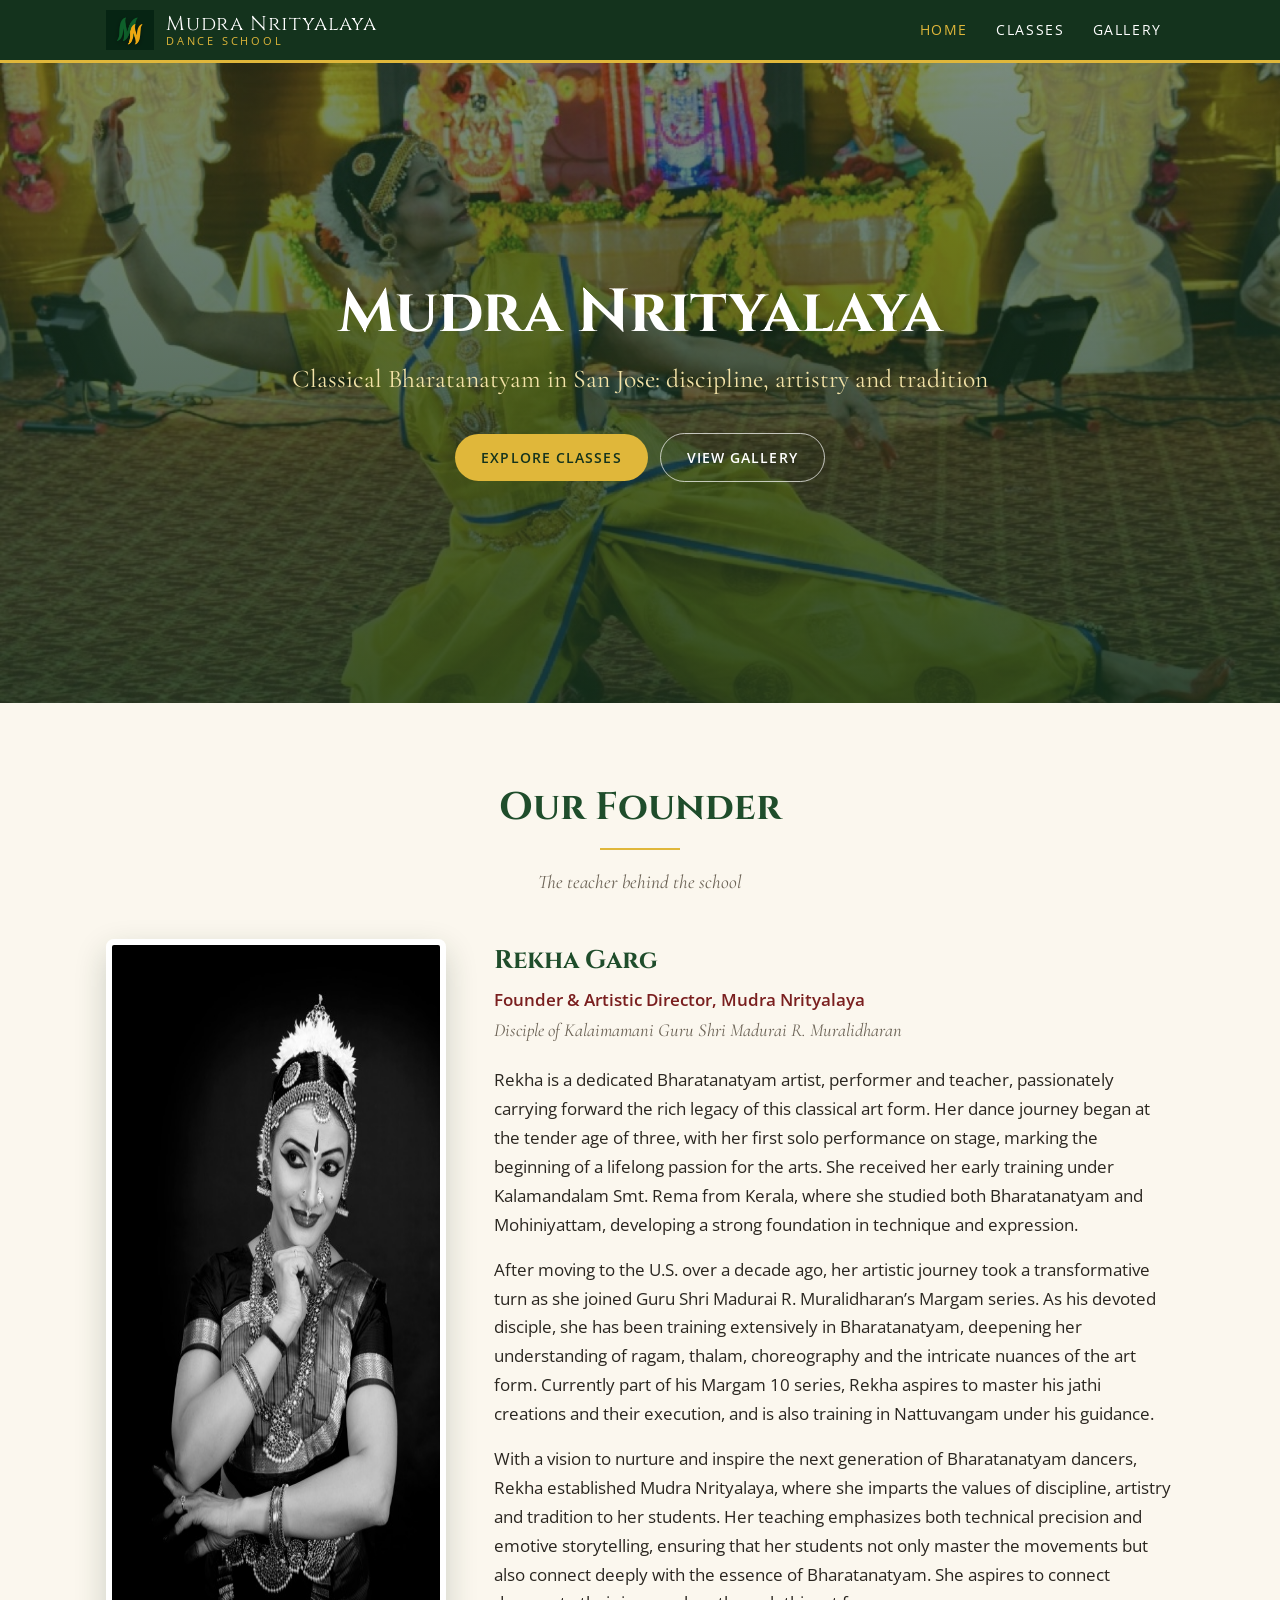
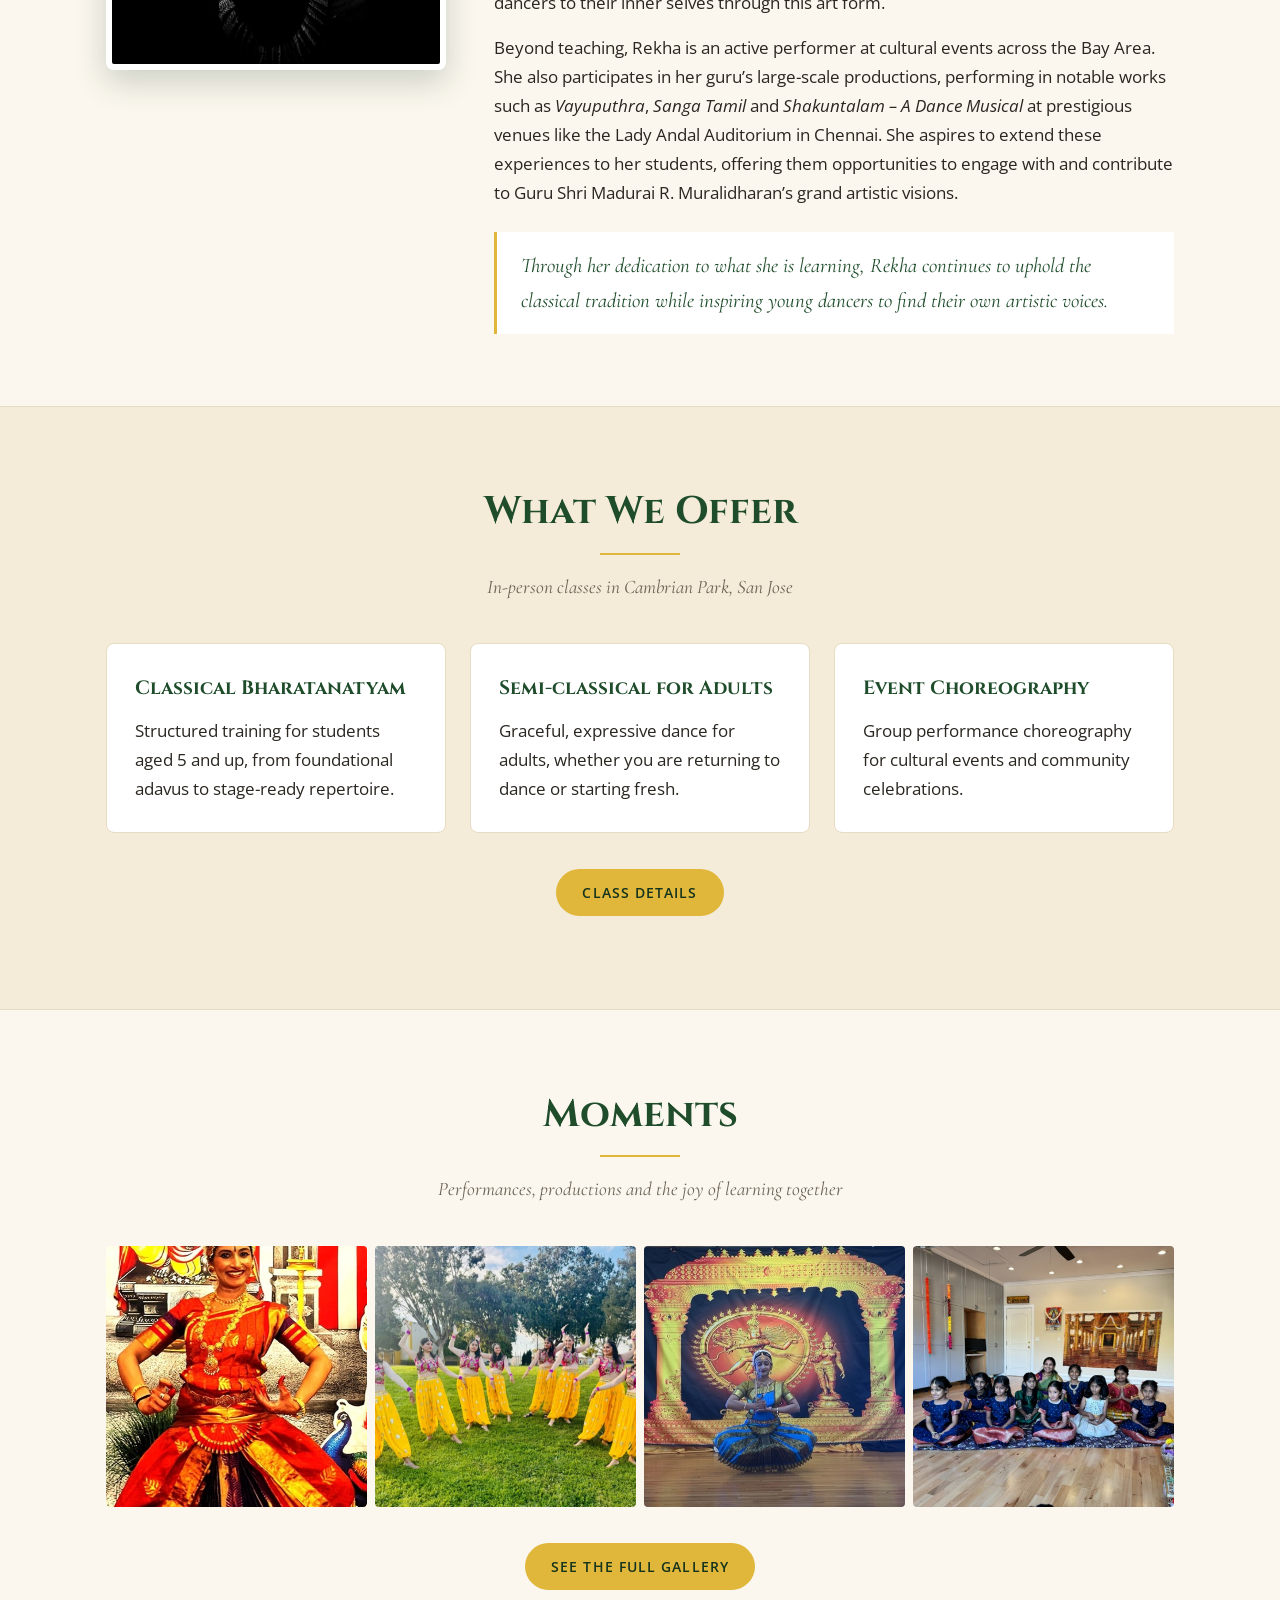
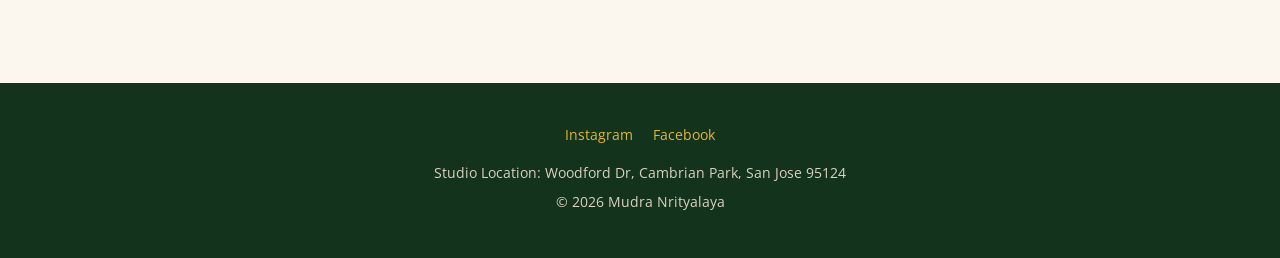
==== index.html @ 5aaae357 "Mudra Nrityalaya website: home, classes, gallery Co-Authored-By: Claude Opus 5.5 <noreply@anthropic." ====
<!doctype html>
<html lang="en">
<head>
  <meta charset="utf-8">
  <meta name="viewport" content="width=device-width, initial-scale=1">
  <title>Mudra Nrityalaya | Bharatanatyam Dance School, San Jose</title>
  <meta name="description" content="Mudra Nrityalaya is a Bharatanatyam dance school in Cambrian Park, San Jose, founded by Rekha Garg, disciple of Kalaimamani Guru Shri Madurai R. Muralidharan.">
  <link rel="canonical" href="https://www.mudranrityalaya.com/">
  <link rel="icon" href="/images/logo.png">
  <meta property="og:title" content="Mudra Nrityalaya – Bharatanatyam Dance School">
  <meta property="og:description" content="Classical Bharatanatyam training in San Jose with Rekha Garg.">
  <meta property="og:image" content="https://www.mudranrityalaya.com/images/gallery/14.jpg">
  <link rel="preconnect" href="https://fonts.googleapis.com">
  <link rel="preconnect" href="https://fonts.gstatic.com" crossorigin>
  <link href="https://fonts.googleapis.com/css2?family=Cinzel:wght@400;700&family=Cormorant+Garamond:ital,wght@0,400;0,600;1,400&family=Open+Sans:wght@400;600&display=swap" rel="stylesheet">
  <link rel="stylesheet" href="/css/style.css">
  <script async src="https://www.googletagmanager.com/gtag/js?id=G-VL1BTH26CC"></script>
  <script>window.dataLayer=window.dataLayer||[];function gtag(){dataLayer.push(arguments);}gtag('js',new Date());gtag('config','G-VL1BTH26CC');</script>
</head>
<body>
  <header class="site-header">
    <nav class="nav">
      <a class="brand" href="/">
        <img src="/images/logo.png" alt="Mudra Nrityalaya logo">
        <span class="brand-name">Mudra Nrityalaya<span class="brand-sub">Dance School</span></span>
      </a>
      <ul class="nav-links">
        <li><a href="/" aria-current="page">Home</a></li>
        <li><a href="/Classes/">Classes</a></li>
        <li><a href="/Gallery/">Gallery</a></li>
      </ul>
    </nav>
  </header>

  <section class="hero">
    <div class="hero-inner">
      <h1>Mudra Nrityalaya</h1>
      <p>Classical Bharatanatyam in San Jose: discipline, artistry and tradition</p>
      <a class="btn" href="/Classes/">Explore Classes</a>
      <a class="btn ghost" href="/Gallery/">View Gallery</a>
    </div>
  </section>

  <section class="section" id="about">
    <h2 class="section-title">Our Founder</h2>
    <hr class="divider">
    <p class="section-kicker">The teacher behind the school</p>
    <div class="about">
      <img class="about-photo" src="/images/rekha.jpg" alt="Rekha Garg in Bharatanatyam costume" width="514" height="731">
      <div>
        <h3>Rekha Garg</h3>
        <p class="role">Founder &amp; Artistic Director, Mudra Nrityalaya</p>
        <p class="lineage">Disciple of Kalaimamani Guru Shri Madurai R. Muralidharan</p>
        <p>Rekha is a dedicated Bharatanatyam artist, performer and teacher, passionately carrying forward the rich legacy of this classical art form. Her dance journey began at the tender age of three, with her first solo performance on stage, marking the beginning of a lifelong passion for the arts. She received her early training under Kalamandalam Smt. Rema from Kerala, where she studied both Bharatanatyam and Mohiniyattam, developing a strong foundation in technique and expression.</p>
        <p>After moving to the U.S. over a decade ago, her artistic journey took a transformative turn as she joined Guru Shri Madurai R. Muralidharan’s Margam series. As his devoted disciple, she has been training extensively in Bharatanatyam, deepening her understanding of ragam, thalam, choreography and the intricate nuances of the art form. Currently part of his Margam 10 series, Rekha aspires to master his jathi creations and their execution, and is also training in Nattuvangam under his guidance.</p>
        <p>With a vision to nurture and inspire the next generation of Bharatanatyam dancers, Rekha established Mudra Nrityalaya, where she imparts the values of discipline, artistry and tradition to her students. Her teaching emphasizes both technical precision and emotive storytelling, ensuring that her students not only master the movements but also connect deeply with the essence of Bharatanatyam. She aspires to connect dancers to their inner selves through this art form.</p>
        <p>Beyond teaching, Rekha is an active performer at cultural events across the Bay Area. She also participates in her guru’s large-scale productions, performing in notable works such as <em>Vayuputhra</em>, <em>Sanga Tamil</em> and <em>Shakuntalam – A Dance Musical</em> at prestigious venues like the Lady Andal Auditorium in Chennai. She aspires to extend these experiences to her students, offering them opportunities to engage with and contribute to Guru Shri Madurai R. Muralidharan’s grand artistic visions.</p>
        <blockquote>Through her dedication to what she is learning, Rekha continues to uphold the classical tradition while inspiring young dancers to find their own artistic voices.</blockquote>
      </div>
    </div>
  </section>

  <section class="band">
    <div class="section">
      <h2 class="section-title">What We Offer</h2>
      <hr class="divider">
      <p class="section-kicker">In-person classes in Cambrian Park, San Jose</p>
      <div class="cards">
        <div class="card">
          <h3>Classical Bharatanatyam</h3>
          <p>Structured training for students aged 5 and up, from foundational adavus to stage-ready repertoire.</p>
        </div>
        <div class="card">
          <h3>Semi-classical for Adults</h3>
          <p>Graceful, expressive dance for adults, whether you are returning to dance or starting fresh.</p>
        </div>
        <div class="card">
          <h3>Event Choreography</h3>
          <p>Group performance choreography for cultural events and community celebrations.</p>
        </div>
      </div>
      <p style="text-align:center;margin-top:32px"><a class="btn" href="/Classes/">Class Details</a></p>
    </div>
  </section>

  <section class="section">
    <h2 class="section-title">Moments</h2>
    <hr class="divider">
    <p class="section-kicker">Performances, productions and the joy of learning together</p>
    <div class="strip">
      <img src="/images/thumbs/21.jpg" alt="Dancer in red Bharatanatyam costume" loading="lazy">
      <img src="/images/thumbs/27.jpg" alt="Students performing outdoors" loading="lazy">
      <img src="/images/thumbs/16.jpg" alt="Dancer on stage before Nataraja backdrop" loading="lazy">
      <img src="/images/thumbs/10.jpg" alt="Students in the studio" loading="lazy">
    </div>
    <p style="text-align:center;margin-top:32px"><a class="btn" href="/Gallery/">See the Full Gallery</a></p>
  </section>

  <footer class="site-footer">
    <div class="social">
      <a href="https://www.instagram.com/mn.reksg20/" target="_blank" rel="noopener">Instagram</a>
      <a href="https://www.facebook.com/rekha.garg.969" target="_blank" rel="noopener">Facebook</a>
    </div>
    <p>Studio Location: Woodford Dr, Cambrian Park, San Jose 95124</p>
    <p>© <span class="year">2026</span> Mudra Nrityalaya</p>
  </footer>
  <script>document.querySelectorAll('.year').forEach(e=>e.textContent=new Date().getFullYear())</script>
</body>
</html>
---- css/style.css ----
:root {
  --green: #1f4d2b;
  --green-deep: #14331d;
  --gold: #e0b73a;
  --gold-soft: #f3e3a8;
  --maroon: #7a1f1f;
  --ink: #2a2620;
  --muted: #6b6255;
  --paper: #fbf7ee;
  --card: #ffffff;
  --line: #e7dcc3;
  --serif: "Cormorant Garamond", Georgia, serif;
  --display: "Cinzel", Georgia, serif;
  --sans: "Open Sans", system-ui, sans-serif;
}

* { box-sizing: border-box; }
html { scroll-behavior: smooth; }
body {
  margin: 0;
  background: var(--paper);
  color: var(--ink);
  font-family: var(--sans);
  font-size: 17px;
  line-height: 1.7;
}
img { max-width: 100%; display: block; }
a { color: var(--maroon); }

/* Header */
.site-header {
  background: var(--green-deep);
  border-bottom: 3px solid var(--gold);
  position: sticky;
  top: 0;
  z-index: 10;
}
.nav {
  max-width: 1100px;
  margin: 0 auto;
  padding: 10px 16px;
  display: flex;
  align-items: center;
  justify-content: space-between;
  gap: 16px;
}
.brand {
  display: flex;
  align-items: center;
  gap: 12px;
  text-decoration: none;
  color: #fff;
}
.brand img { width: 48px; height: auto; }
.brand-name { font-family: var(--display); font-size: 1.25rem; letter-spacing: .04em; line-height: 1.1; }
.brand-sub { display: block; font-family: var(--sans); font-size: .7rem; letter-spacing: .25em; text-transform: uppercase; color: var(--gold); }
.nav-links { display: flex; gap: 4px; list-style: none; margin: 0; padding: 0; }
.nav-links a {
  color: #fff;
  text-decoration: none;
  font-size: .85rem;
  letter-spacing: .12em;
  text-transform: uppercase;
  padding: 8px 12px;
  border-radius: 4px;
}
.nav-links a:hover, .nav-links a[aria-current="page"] { color: var(--gold); }

/* Hero */
.hero {
  position: relative;
  min-height: min(72vh, 640px);
  display: grid;
  place-items: center;
  text-align: center;
  color: #fff;
  background: var(--green-deep) url("../images/gallery/14.jpg") center 35% / cover no-repeat;
}
.hero::before {
  content: "";
  position: absolute;
  inset: 0;
  background: linear-gradient(180deg, rgba(20,51,29,.55), rgba(20,51,29,.8));
}
.hero-inner { position: relative; padding: 64px 16px; max-width: 760px; }
.hero h1 { font-family: var(--display); font-weight: 700; font-size: clamp(2.2rem, 6vw, 3.8rem); margin: 0 0 8px; line-height: 1.15; }
.hero p { font-family: var(--serif); font-size: clamp(1.2rem, 2.6vw, 1.6rem); margin: 0 0 28px; color: var(--gold-soft); }
.btn {
  display: inline-block;
  background: var(--gold);
  color: var(--green-deep);
  text-decoration: none;
  font-weight: 600;
  letter-spacing: .08em;
  text-transform: uppercase;
  font-size: .85rem;
  padding: 12px 26px;
  border-radius: 999px;
  margin: 4px;
}
.btn.ghost { background: transparent; color: #fff; border: 1px solid rgba(255,255,255,.7); }
.btn:hover { filter: brightness(1.08); }

/* Sections */
.section { max-width: 1100px; margin: 0 auto; padding: 72px 16px; }
.section-title { font-family: var(--display); color: var(--green); font-size: clamp(1.7rem, 4vw, 2.4rem); text-align: center; margin: 0 0 8px; }
.section-kicker { text-align: center; font-family: var(--serif); font-style: italic; color: var(--muted); font-size: 1.2rem; margin: 0 0 40px; }
.divider { width: 80px; height: 2px; background: var(--gold); margin: 0 auto 16px; border: 0; }
.band { background: #f4ecd8; border-top: 1px solid var(--line); border-bottom: 1px solid var(--line); }

/* Page heading (inner pages) */
.page-head { background: var(--green); color: #fff; text-align: center; padding: 56px 16px 48px; }
.page-head h1 { font-family: var(--display); margin: 0; font-size: clamp(2rem, 5vw, 3rem); }
.page-head p { font-family: var(--serif); color: var(--gold-soft); font-size: 1.3rem; margin: 6px 0 0; }

/* About */
.about { display: grid; grid-template-columns: minmax(0, 340px) minmax(0, 1fr); gap: 48px; align-items: start; }
.about-photo { border-radius: 8px; box-shadow: 0 12px 32px rgba(20,51,29,.2); border: 6px solid #fff; }
.about h3 { font-family: var(--display); color: var(--green); font-size: 1.6rem; margin: 0; }
.about .role { color: var(--maroon); font-weight: 600; margin: 4px 0 0; }
.about .lineage { font-family: var(--serif); font-style: italic; font-size: 1.15rem; color: var(--muted); margin: 0 0 20px; }
.about p { margin: 0 0 16px; }
blockquote {
  margin: 24px 0 0;
  padding: 16px 24px;
  border-left: 3px solid var(--gold);
  background: #fff;
  font-family: var(--serif);
  font-size: 1.3rem;
  font-style: italic;
  color: var(--green);
}

/* Highlights */
.cards { display: grid; grid-template-columns: repeat(auto-fit, minmax(240px, 1fr)); gap: 24px; }
.card { background: var(--card); border: 1px solid var(--line); border-radius: 8px; padding: 28px; }
.card h3 { font-family: var(--display); color: var(--green); font-size: 1.2rem; margin: 0 0 12px; }
.card ul { margin: 0; padding-left: 20px; }
.card li { margin-bottom: 8px; }
.card p { margin: 0; }

/* Photo strip */
.strip { display: grid; grid-template-columns: repeat(4, 1fr); gap: 8px; }
.strip img { width: 100%; aspect-ratio: 1; object-fit: cover; border-radius: 4px; }

/* Gallery */
.gallery { columns: 3 280px; column-gap: 12px; }
.gallery a { display: block; margin-bottom: 12px; break-inside: avoid; border-radius: 6px; overflow: hidden; }
.gallery img { width: 100%; transition: transform .3s; }
.gallery a:hover img { transform: scale(1.03); }

.lightbox {
  position: fixed; inset: 0; z-index: 50;
  background: rgba(10,20,12,.94);
  display: none; align-items: center; justify-content: center;
}
.lightbox.open { display: flex; }
.lightbox img { max-width: 92vw; max-height: 88vh; border-radius: 4px; }
.lightbox button {
  position: absolute; background: none; border: 0; color: #fff;
  font-size: 2.4rem; cursor: pointer; padding: 12px 18px; line-height: 1;
}
.lb-close { top: 8px; right: 8px; }
.lb-prev { left: 4px; top: 50%; transform: translateY(-50%); }
.lb-next { right: 4px; top: 50%; transform: translateY(-50%); }

/* Footer */
.site-footer { background: var(--green-deep); color: #d9d2bf; text-align: center; padding: 40px 16px; font-size: .9rem; }
.site-footer .social { display: flex; justify-content: center; gap: 20px; margin-bottom: 14px; }
.site-footer a { color: var(--gold); text-decoration: none; }
.site-footer p { margin: 4px 0; }

@media (max-width: 760px) {
  body { font-size: 16px; }
  .nav { flex-direction: column; gap: 6px; }
  .nav-links a { padding: 6px 8px; font-size: .78rem; }
  .about { grid-template-columns: 1fr; gap: 28px; }
  .about-photo { max-width: 320px; margin: 0 auto; }
  .strip { grid-template-columns: repeat(2, 1fr); }
  .section { padding: 52px 16px; }
}
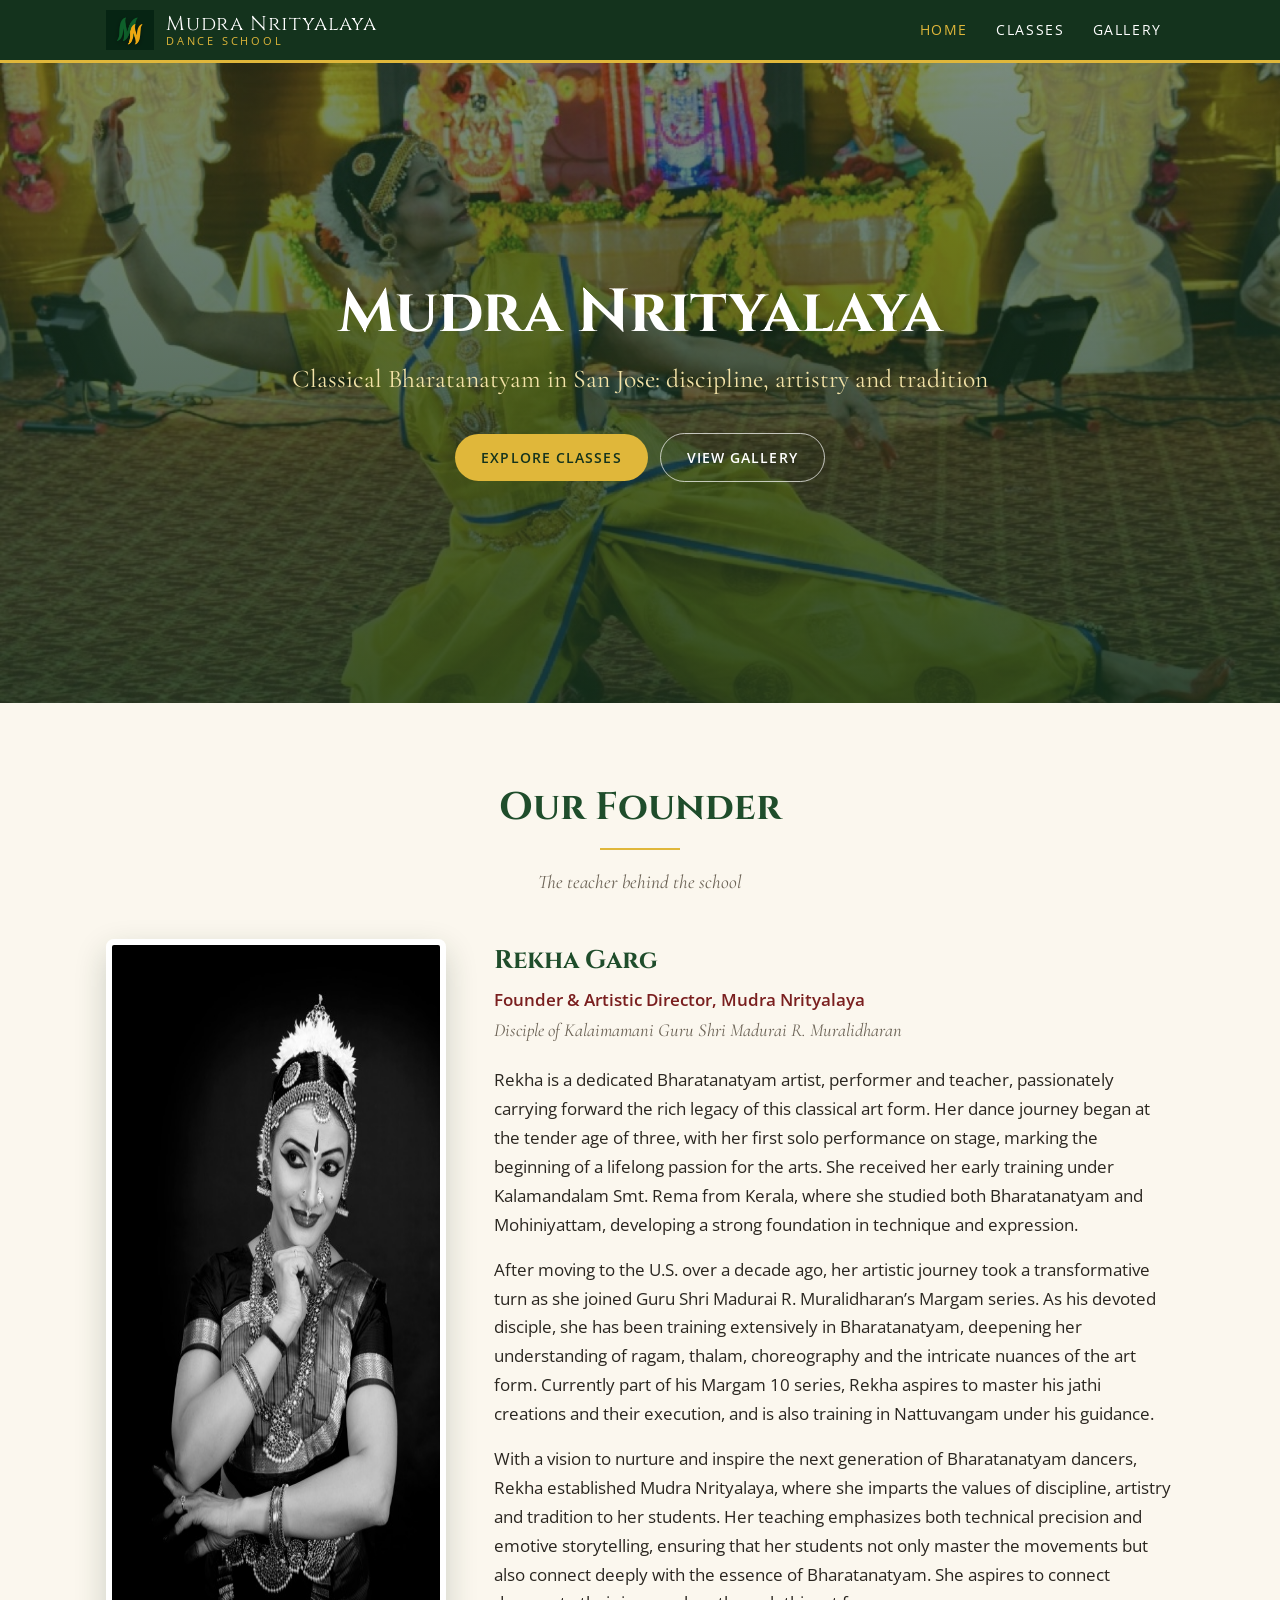
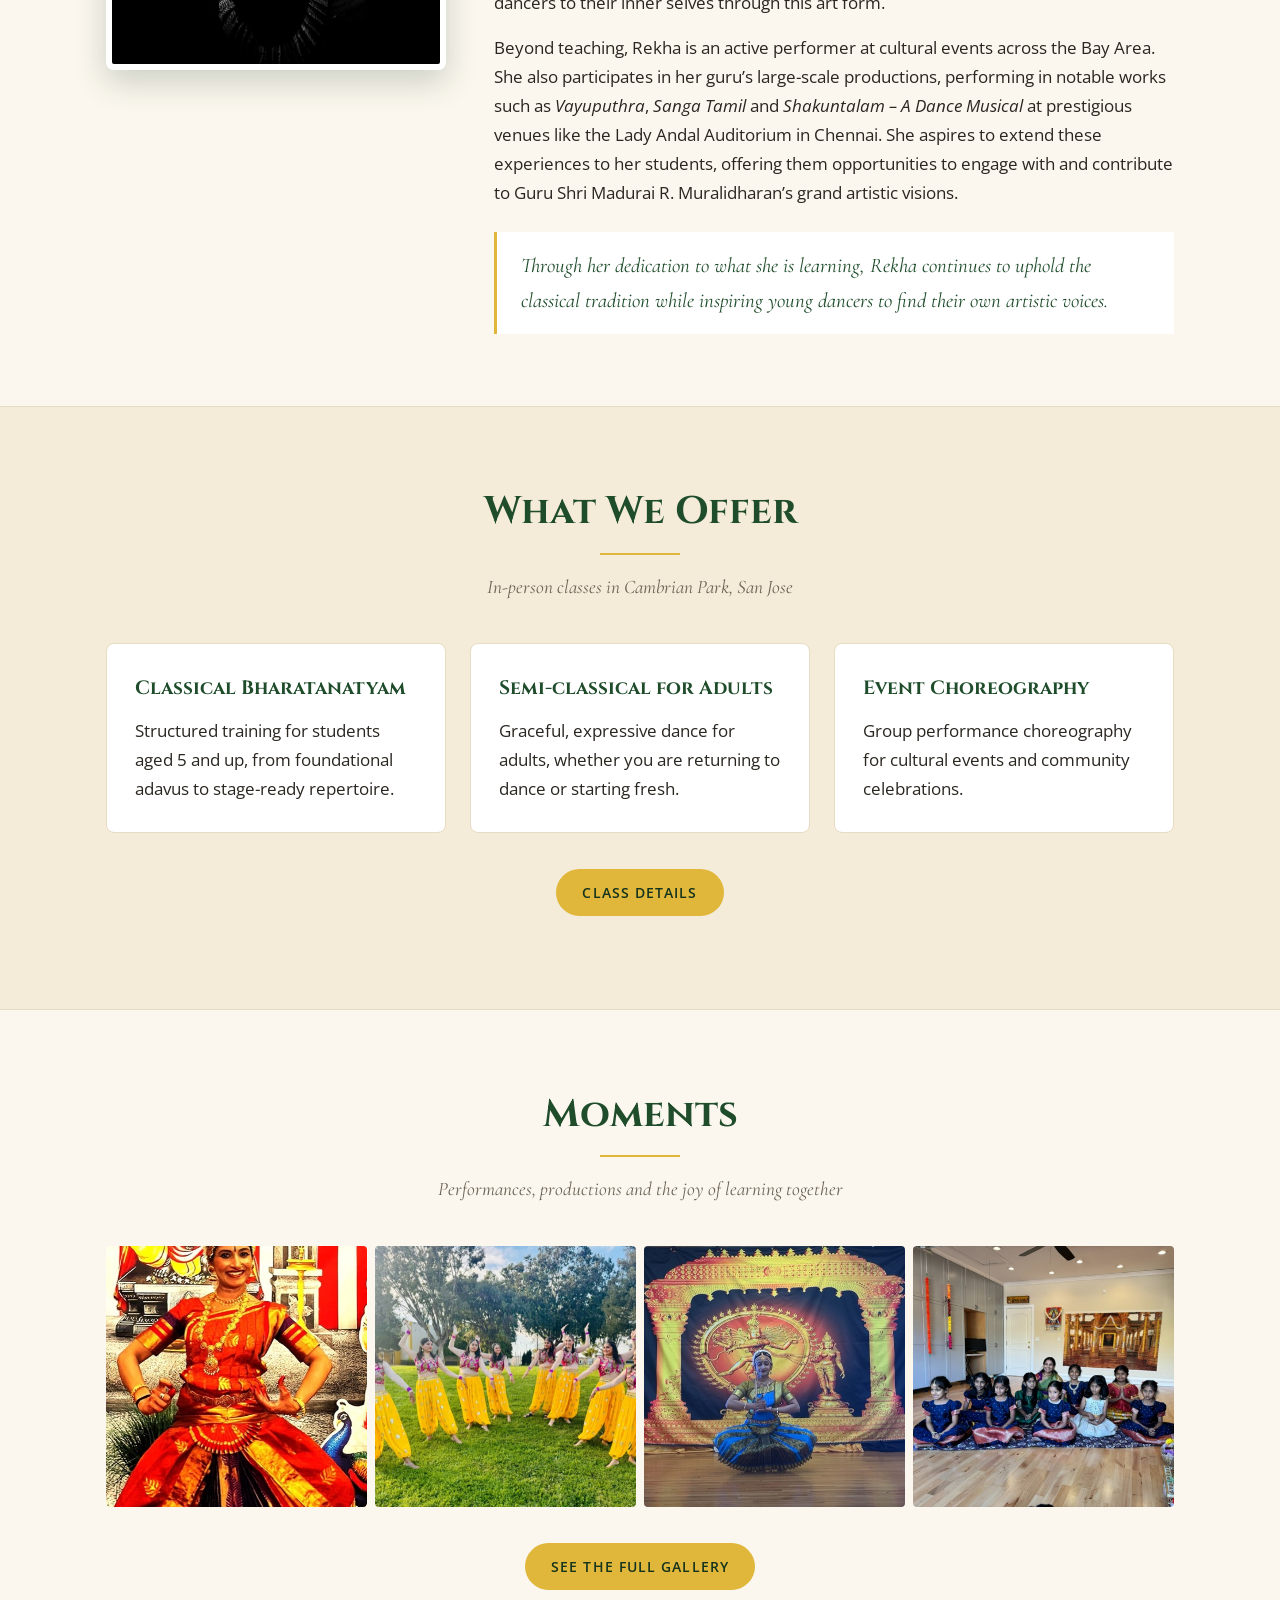
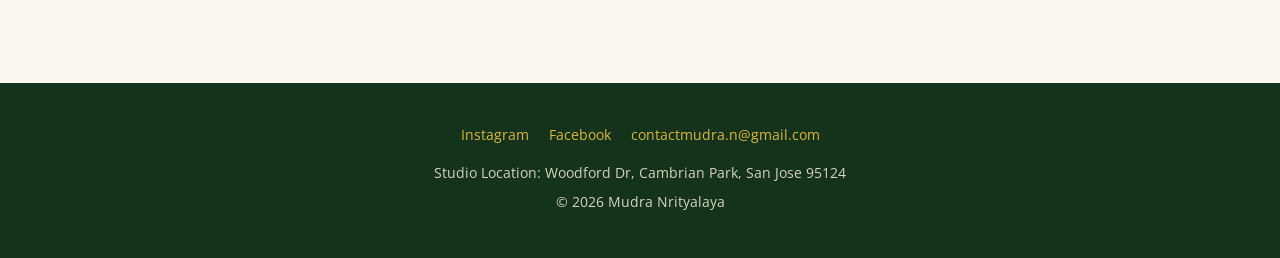
==== commit bba16f07: "Add contact email to footer and Classes page Co-Authored-By: Claude Opus 5.5 <noreply@anthropic.com>" ====
--- a/index.html
+++ b/index.html
@@ -100,6 +100,7 @@
     <div class="social">
       <a href="https://www.instagram.com/mn.reksg20/" target="_blank" rel="noopener">Instagram</a>
       <a href="https://www.facebook.com/rekha.garg.969" target="_blank" rel="noopener">Facebook</a>
+      <a href="mailto:contactmudra.n@gmail.com">contactmudra.n@gmail.com</a>
     </div>
     <p>Studio Location: Woodford Dr, Cambrian Park, San Jose 95124</p>
     <p>© <span class="year">2026</span> Mudra Nrityalaya</p>
--- a/css/style.css
+++ b/css/style.css
@@ -166,7 +166,7 @@
 
 /* Footer */
 .site-footer { background: var(--green-deep); color: #d9d2bf; text-align: center; padding: 40px 16px; font-size: .9rem; }
-.site-footer .social { display: flex; justify-content: center; gap: 20px; margin-bottom: 14px; }
+.site-footer .social { display: flex; flex-wrap: wrap; justify-content: center; gap: 8px 20px; margin-bottom: 14px; }
 .site-footer a { color: var(--gold); text-decoration: none; }
 .site-footer p { margin: 4px 0; }
 
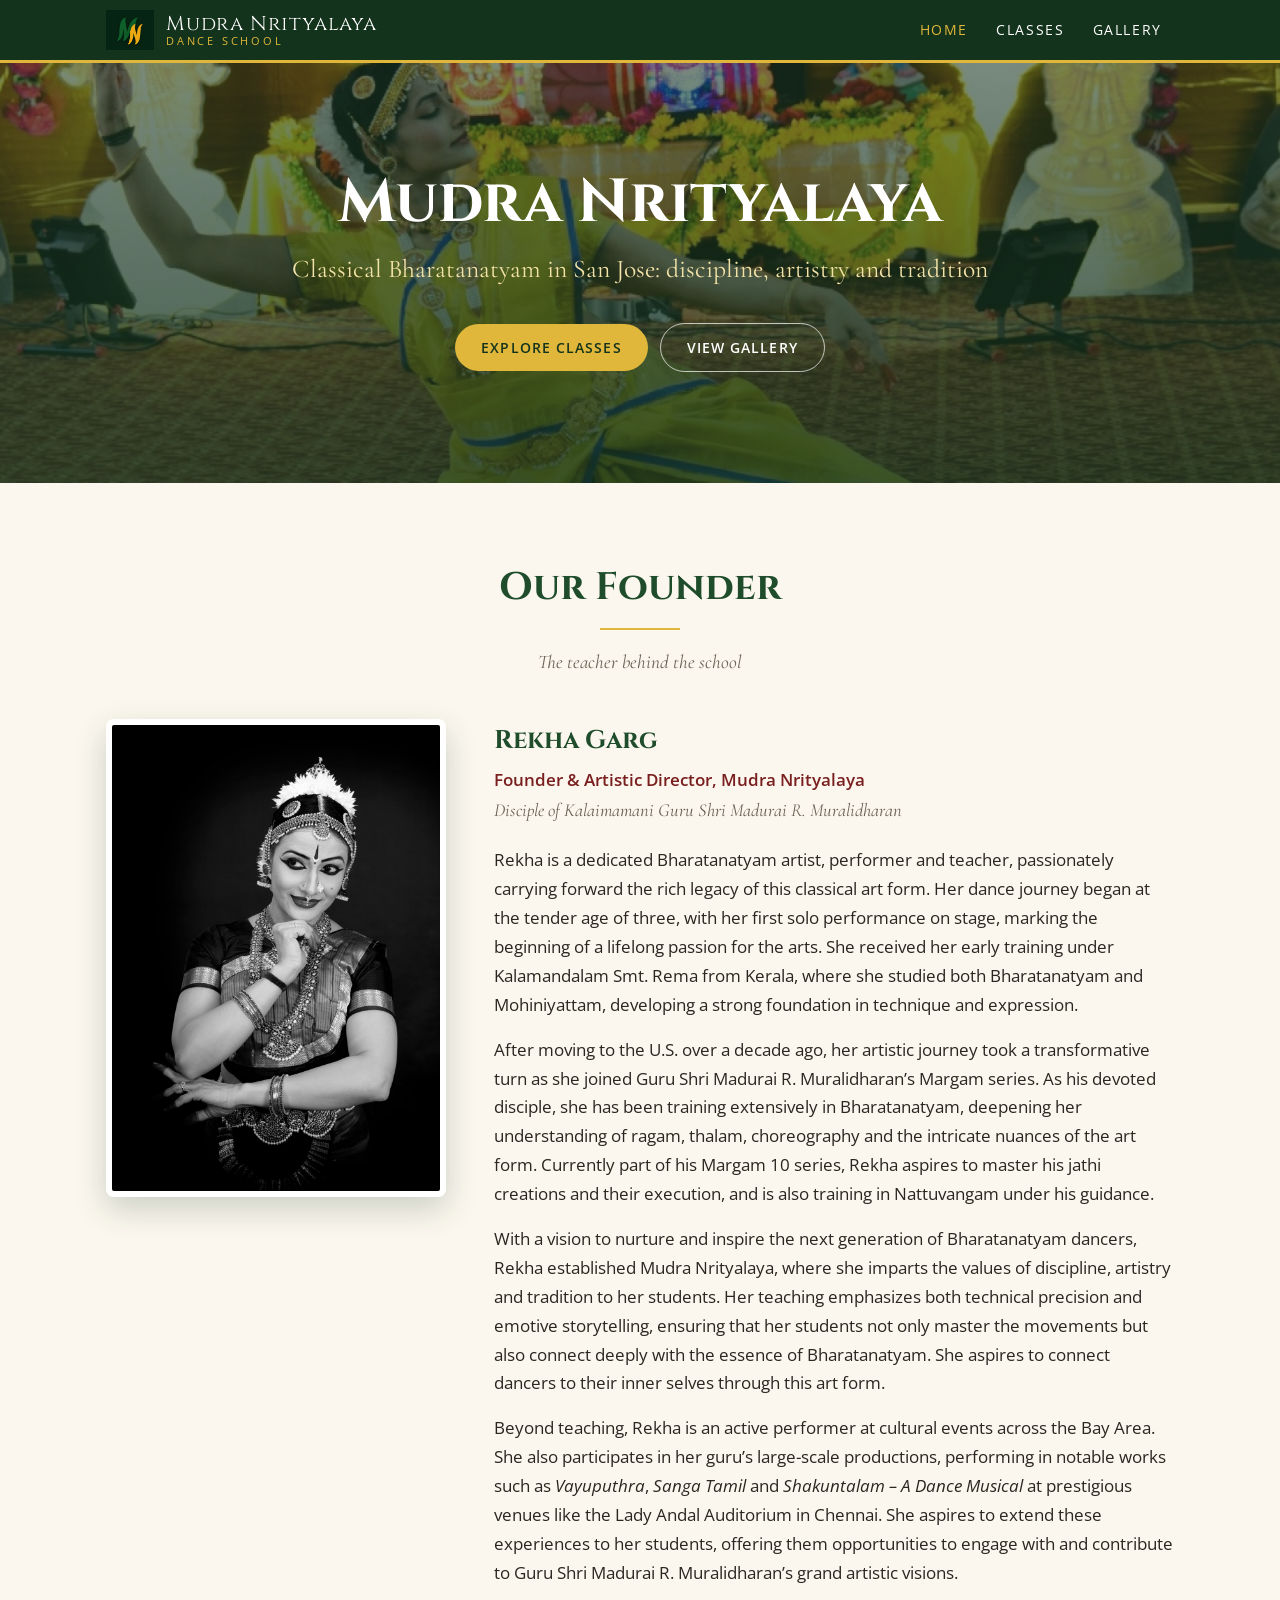
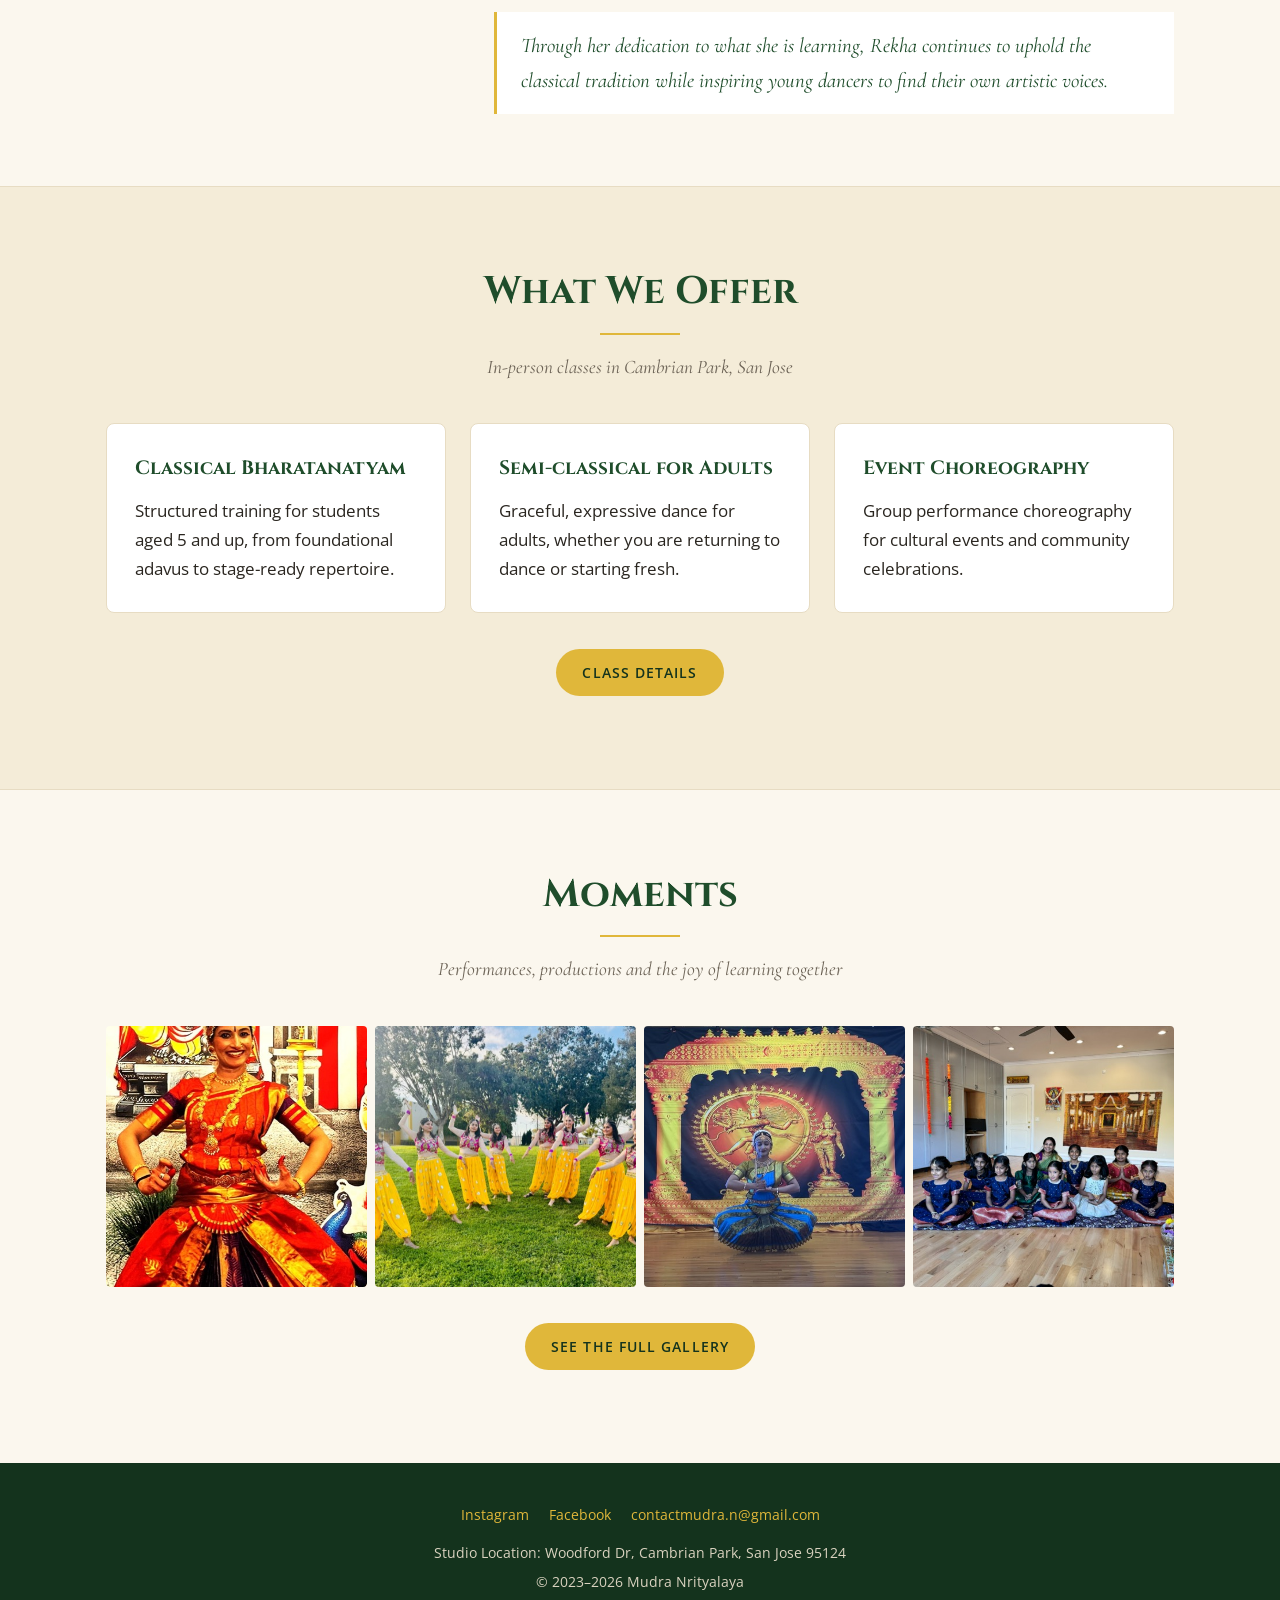
==== commit 05b2e69f: "Copyright range from 2023 (site's original year) Co-Authored-By: Claude Opus 5.5 <noreply@anthropic." ====
--- a/index.html
+++ b/index.html
@@ -103,7 +103,7 @@
       <a href="mailto:contactmudra.n@gmail.com">contactmudra.n@gmail.com</a>
     </div>
     <p>Studio Location: Woodford Dr, Cambrian Park, San Jose 95124</p>
-    <p>© <span class="year">2026</span> Mudra Nrityalaya</p>
+    <p>© 2023–<span class="year">2026</span> Mudra Nrityalaya</p>
   </footer>
   <script>document.querySelectorAll('.year').forEach(e=>e.textContent=new Date().getFullYear())</script>
 </body>
--- a/css/style.css
+++ b/css/style.css
@@ -24,7 +24,7 @@
   font-size: 17px;
   line-height: 1.7;
 }
-img { max-width: 100%; display: block; }
+img { max-width: 100%; height: auto; display: block; }
 a { color: var(--maroon); }
 
 /* Header */
@@ -69,7 +69,7 @@
 /* Hero */
 .hero {
   position: relative;
-  min-height: min(72vh, 640px);
+  min-height: min(48vh, 420px);
   display: grid;
   place-items: center;
   text-align: center;
@@ -82,7 +82,7 @@
   inset: 0;
   background: linear-gradient(180deg, rgba(20,51,29,.55), rgba(20,51,29,.8));
 }
-.hero-inner { position: relative; padding: 64px 16px; max-width: 760px; }
+.hero-inner { position: relative; padding: 40px 16px; max-width: 760px; }
 .hero h1 { font-family: var(--display); font-weight: 700; font-size: clamp(2.2rem, 6vw, 3.8rem); margin: 0 0 8px; line-height: 1.15; }
 .hero p { font-family: var(--serif); font-size: clamp(1.2rem, 2.6vw, 1.6rem); margin: 0 0 28px; color: var(--gold-soft); }
 .btn {
